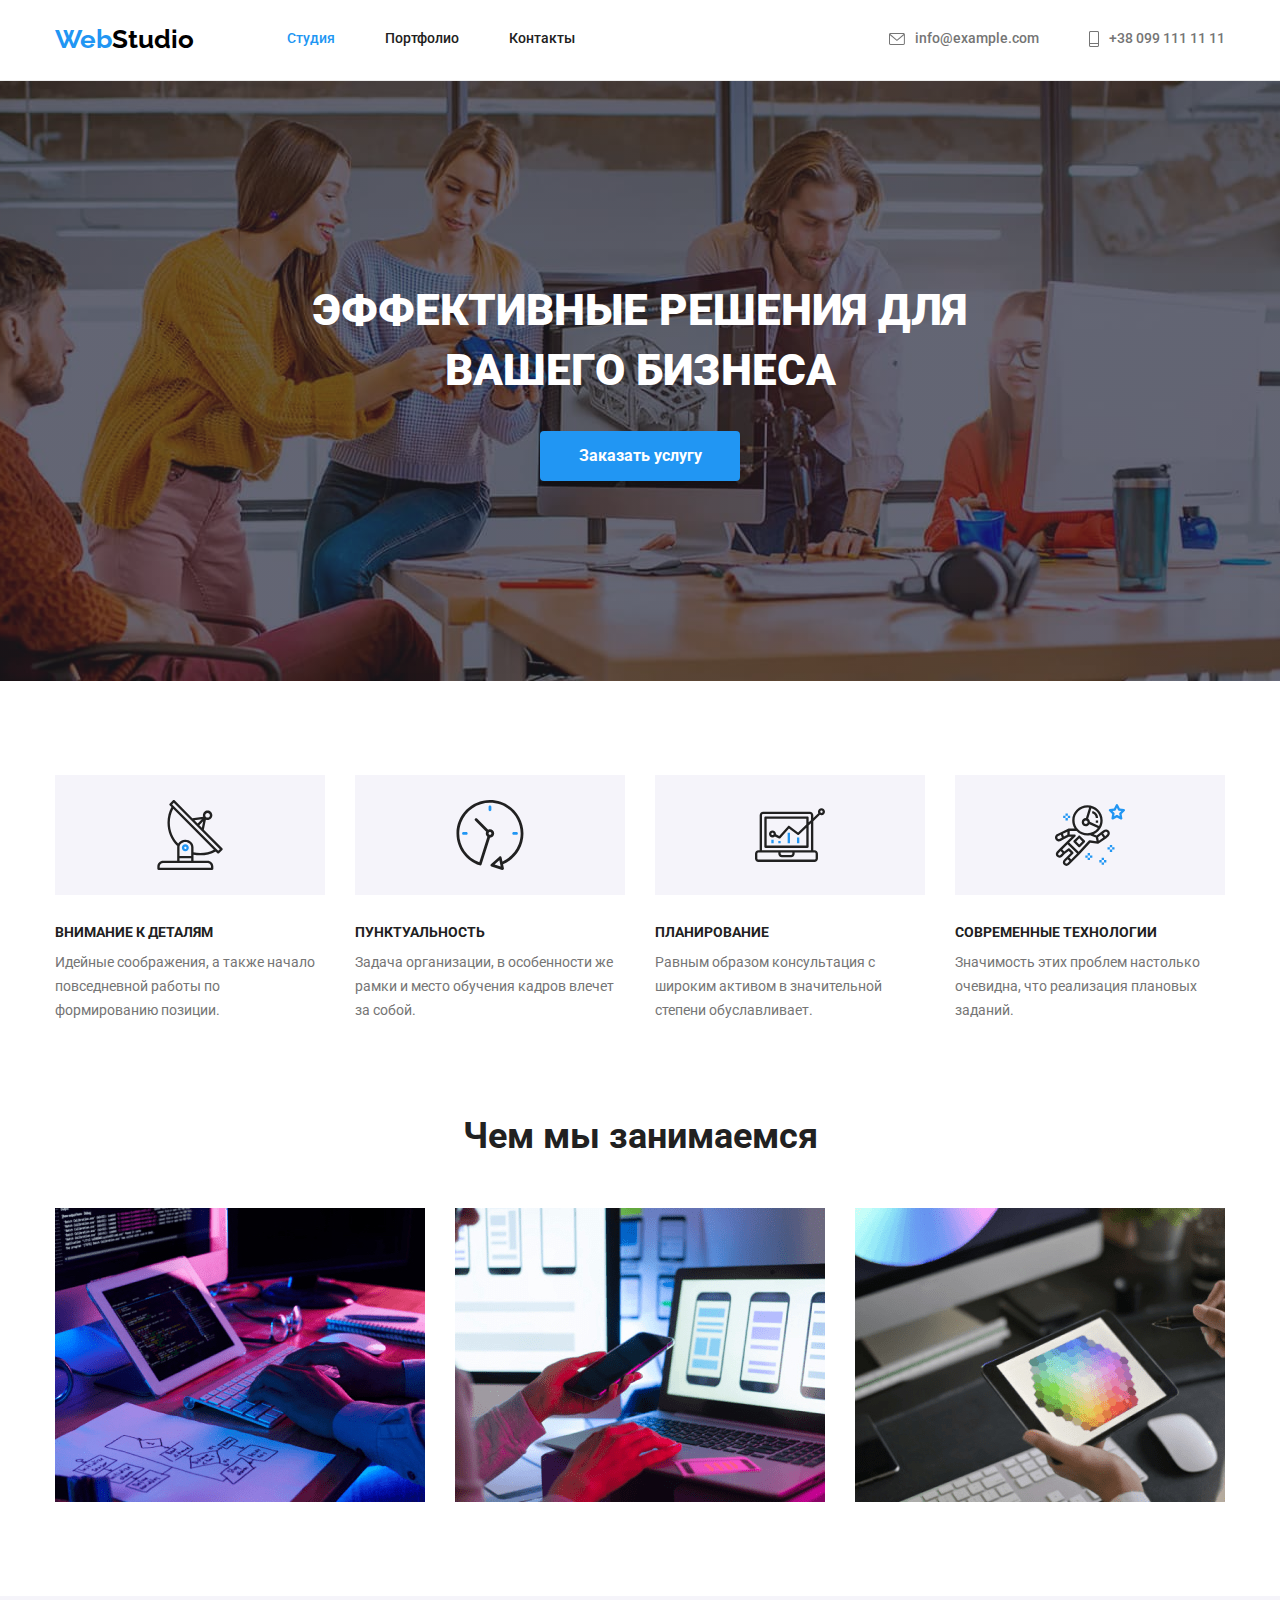
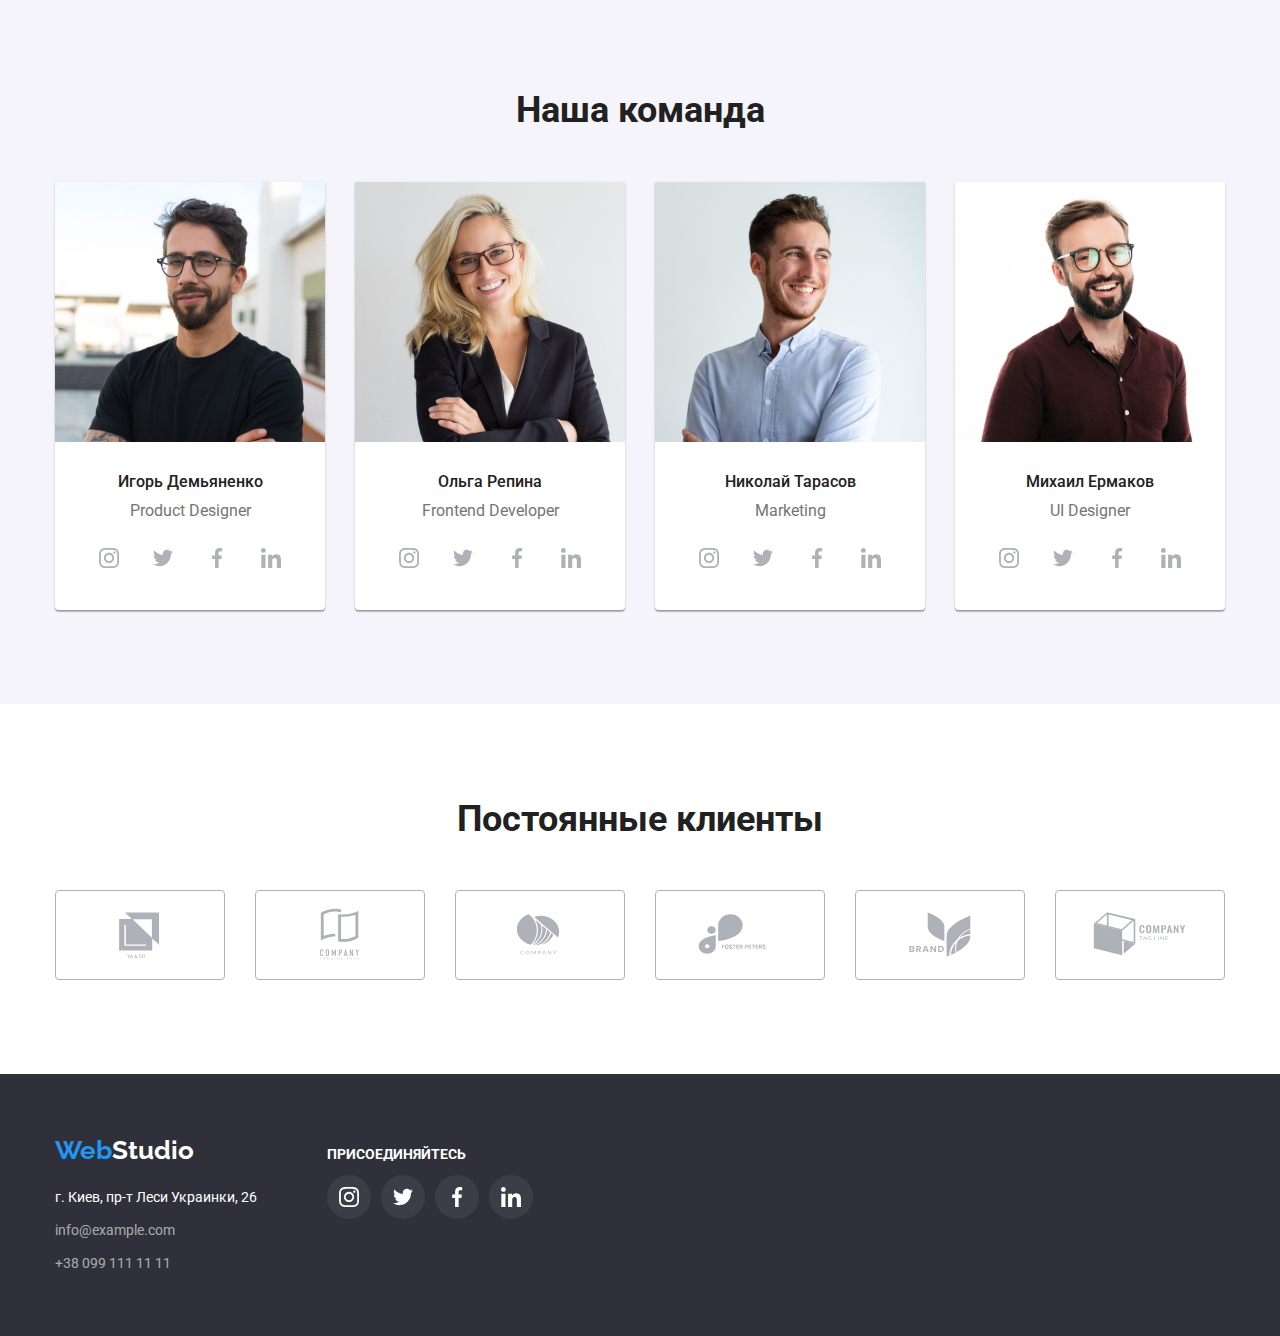
==== index.html @ 21779182 "ver 5.01 створення репозиторію" ====
<!DOCTYPE html>
<html lang="ru">
  <head>
    <meta charset="UTF-8" />
    <meta http-equiv="X-UA-Compatible" content="IE=edge" />
    <meta name="viewport" content="width=device-width, initial-scale=1.0" />
    <link rel="preconnect" href="https://fonts.googleapis.com" />
    <link rel="preconnect" href="https://fonts.gstatic.com" crossorigin />
    <link
      href="https://fonts.googleapis.com/css2?family=Raleway:wght@700&family=Roboto:wght@400;500;700;900&display=swap"
      rel="stylesheet"
    />
    <link
      rel="stylesheet"
      href="https://cdnjs.cloudflare.com/ajax/libs/modern-normalize/1.0.0/modern-normalize.min.css"
    />
    <link rel="stylesheet" href="./ccs/styles.css" />
    <title>Главная</title>
  </head>

  <body>
    <!-----------------------Header------------------------->
    <header class="header section">
      <div class="container header-flex">
        <a class="header-logo link" href="./index.html"
          >Web<span class="header-logo-studio">Studio</span></a
        >
        <!----------------------Навигация--------------------------->
        <nav class="header-nav">
          <ul class="header-list">
            <li class="header-item">
              <a class="header-link current link" href="./index.html">Студия</a>
            </li>
            <li class="header-item">
              <a class="header-link link" href="./portfolio.html">Портфолио</a>
            </li>
            <li class="header-item">
              <a class="header-link link" href="#contact">Контакты</a>
            </li>
          </ul>
        </nav>
        <ul class="header-contact">
          <li class="header-contact-item">
            <a class="header-contact-link link" href="mailto:info@example.com"
              ><svg class="contact-icon" width="16" height="12">
              <use href="./images/icons.svg#icon-envelope"></use>
            </svg>info@example.com</a
            >
          </li>
          <li class="header-contact-item">
            <a class="header-contact-link link" href="tel:+380991111111"
              ><svg class="contact-icon" width="10" height="16">
                <use href="./images/icons.svg#icon-mobile"></use>
              </svg>
              +38 099 111 11 11</a
            >
          </li>
        </ul>
      </div>
    </header>

    <!--------------------------Основной контент--------------------->
    <main>
      <!----------------------Hero--------------------------->
      <section class="hero section">
        <div class="container">
          <h1 class="hero-title">Эффективные решения для вашего бизнеса</h1>
          <button class="hero-btn" type="button">Заказать услугу</button>
        </div>
      </section>

      <!----------------------Особености--------------------------->
      <section class="features-section section">
        <div class="container">
          <ul class="features-list">
            <li class="features-item">
              <div class="features-icon-fons">
                <svg class="features-icon" width="70" height="70">
                  <use href="./images/icons.svg#icon-antenna"></use>
                </svg>
              </div>
              <h3 class="features-title">Внимание к деталям</h3>
              <p class="features-text">
                Идейные соображения, а также начало повседневной работы по
                формированию позиции.
              </p>
            </li>
            <li class="features-item">
              <div class="features-icon-fons">
                <svg class="features-icon" width="70" height="70">
                  <use href="./images/icons.svg#icon-clock"></use>
                </svg>
              </div>
              <h3 class="features-title">Пунктуальность</h3>
              <p class="features-text">
                Задача организации, в особенности же рамки и место обучения
                кадров влечет за собой.
              </p>
            </li>
            <li class="features-item">
              <div class="features-icon-fons">
                <svg class="features-icon" width="70" height="70">
                  <use href="./images/icons.svg#icon-diagram"></use>
                </svg>
              </div>
              <h3 class="features-title">Планирование</h3>
              <p class="features-text">
                Равным образом консультация с широким активом в значительной
                степени обуславливает.
              </p>
            </li>
            <li class="features-item">
              <div class="features-icon-fons">
                <svg class="features-icon" width="70" height="70">
                  <use href="./images/icons.svg#icon-astronaut"></use>
                </svg>
              </div>
              <h3 class="features-title">Современные технологии</h3>
              <p class="features-text">
                Значимость этих проблем настолько очевидна, что реализация
                плановых заданий.
              </p>
            </li>
          </ul>
        </div>
      </section>

      <!----------------------Чем мы занимаемся-------------------->
      <section class="work-section section">
        <div class="container">
          <h2 class="work-title">Чем мы занимаемся</h2>
          <ul class="work-list list">
            <li class="work-item">
              <img
                src="./images/box-1-2.jpg"
                alt="рабочий стол програмиста"
                width="370"
              />
            </li>
            <li class="work-item">
              <img
                src="./images/box-2-2.jpg"
                alt="разработка мобильных приложений"
                width="370"
              />
            </li>
            <li class="work-item">
              <img
                src="./images/box-3-2.jpg"
                alt="разработка дизайн"
                width="370"
              />
            </li>
          </ul>
        </div>
      </section>

      <!----------------------Наша команда-------------------->
      <section class="team-section section">
        <div class="container">
          <h2 class="team-title">Наша команда</h2>
          <ul class="team-list">
            <li class="team-item">
              <img src="./images/img.jpg" alt="Дизайнер продукта" width="270" />
              <div class="team-worker-grup">
                <h3 class="team-worker">Игорь Демьяненко</h3>
                <p class="team-profesion">Product Designer</p>
                <ul class="team-socialnetwork-list">
                  <li class="team-socialnetwork-item">
                    <a href="" class="team-socialnetwork-link">
                      <svg
                        class="team-socialnetwork-icon"
                        width="20"
                        height="20"
                      >
                        <use href="./images/icons.svg#icon-instagram"></use>
                      </svg>
                    </a>
                  </li>
                  <li class="team-socialnetwork-item">
                    <a href="" class="team-socialnetwork-link">
                      <svg
                        class="team-socialnetwork-icon"
                        width="20"
                        height="20"
                      >
                        <use href="./images/icons.svg#icon-twitter"></use>
                      </svg>
                    </a>
                  </li>
                  <li class="team-socialnetwork-item">
                    <a href="" class="team-socialnetwork-link">
                      <svg
                        class="team-socialnetwork-icon"
                        width="20"
                        height="20"
                      >
                        <use href="./images/icons.svg#icon-facebook"></use>
                      </svg>
                    </a>
                  </li>
                  <li class="team-socialnetwork-item">
                    <a href="" class="team-socialnetwork-link">
                      <svg
                        class="team-socialnetwork-icon"
                        width="20"
                        height="20"
                      >
                        <use href="./images/icons.svg#icon-linkedin"></use>
                      </svg>
                    </a>
                  </li>
                </ul>
              </div>
            </li>
            <li class="team-item">
              <img
                src="./images/img-2.jpg"
                alt="Фронтенд-разработчик"
                width="270"
              />
              <div class="team-worker-grup">
                <h3 class="team-worker">Ольга Репина</h3>
                <p class="team-profesion">Frontend Developer</p>
                <ul class="team-socialnetwork-list">
                  <li class="team-socialnetwork-item">
                    <a href="" class="team-socialnetwork-link">
                      <svg
                        class="team-socialnetwork-icon"
                        width="20"
                        height="20"
                      >
                        <use href="./images/icons.svg#icon-instagram"></use>
                      </svg>
                    </a>
                  </li>
                  <li class="team-socialnetwork-item">
                    <a href="" class="team-socialnetwork-link">
                      <svg
                        class="team-socialnetwork-icon"
                        width="20"
                        height="20"
                      >
                        <use href="./images/icons.svg#icon-twitter"></use>
                      </svg>
                    </a>
                  </li>
                  <li class="team-socialnetwork-item">
                    <a href="" class="team-socialnetwork-link">
                      <svg
                        class="team-socialnetwork-icon"
                        width="20"
                        height="20"
                      >
                        <use href="./images/icons.svg#icon-facebook"></use>
                      </svg>
                    </a>
                  </li>
                  <li class="team-socialnetwork-item">
                    <a href="" class="team-socialnetwork-link">
                      <svg
                        class="team-socialnetwork-icon"
                        width="20"
                        height="20"
                      >
                        <use href="./images/icons.svg#icon-linkedin"></use>
                      </svg>
                    </a>
                  </li>
                </ul>
              </div>
            </li>
            <li class="team-item">
              <img src="./images/img-1.jpg" alt="Маркетинг" width="270" />
              <div class="team-worker-grup">
                <h3 class="team-worker">Николай Тарасов</h3>
                <p class="team-profesion">Marketing</p>
                <ul class="team-socialnetwork-list">
                  <li class="team-socialnetwork-item">
                    <a href="" class="team-socialnetwork-link">
                      <svg
                        class="team-socialnetwork-icon"
                        width="20"
                        height="20"
                      >
                        <use href="./images/icons.svg#icon-instagram"></use>
                      </svg>
                    </a>
                  </li>
                  <li class="team-socialnetwork-item">
                    <a href="" class="team-socialnetwork-link">
                      <svg
                        class="team-socialnetwork-icon"
                        width="20"
                        height="20"
                      >
                        <use href="./images/icons.svg#icon-twitter"></use>
                      </svg>
                    </a>
                  </li>
                  <li class="team-socialnetwork-item">
                    <a href="" class="team-socialnetwork-link">
                      <svg
                        class="team-socialnetwork-icon"
                        width="20"
                        height="20"
                      >
                        <use href="./images/icons.svg#icon-facebook"></use>
                      </svg>
                    </a>
                  </li>
                  <li class="team-socialnetwork-item">
                    <a href="" class="team-socialnetwork-link">
                      <svg
                        class="team-socialnetwork-icon"
                        width="20"
                        height="20"
                      >
                        <use href="./images/icons.svg#icon-linkedin"></use>
                      </svg>
                    </a>
                  </li>
                </ul>
              </div>
            </li>
            <li class="team-item">
              <img
                src="./images/img-3.jpg"
                alt="Дизайнер пользовательского интерфейса"
                width="270"
              />
              <div class="team-worker-grup">
                <h3 class="team-worker">Михаил Ермаков</h3>
                <p class="team-profesion">UI Designer</p>
                <ul class="team-socialnetwork-list">
                  <li class="team-socialnetwork-item">
                    <a href="" class="team-socialnetwork-link">
                      <svg
                        class="team-socialnetwork-icon"
                        width="20"
                        height="20"
                      >
                        <use href="./images/icons.svg#icon-instagram"></use>
                      </svg>
                    </a>
                  </li>
                  <li class="team-socialnetwork-item">
                    <a href="" class="team-socialnetwork-link">
                      <svg
                        class="team-socialnetwork-icon"
                        width="20"
                        height="20"
                      >
                        <use href="./images/icons.svg#icon-twitter"></use>
                      </svg>
                    </a>
                  </li>
                  <li class="team-socialnetwork-item">
                    <a href="" class="team-socialnetwork-link">
                      <svg
                        class="team-socialnetwork-icon"
                        width="20"
                        height="20"
                      >
                        <use href="./images/icons.svg#icon-facebook"></use>
                      </svg>
                    </a>
                  </li>
                  <li class="team-socialnetwork-item">
                    <a href="" class="team-socialnetwork-link">
                      <svg
                        class="team-socialnetwork-icon"
                        width="20"
                        height="20"
                      >
                        <use href="./images/icons.svg#icon-linkedin"></use>
                      </svg>
                    </a>
                  </li>
                </ul>
              </div>
            </li>
          </ul>
        </div>
      </section>
      <!----------------------Постоянные клиенты--------------------------->
      <section class="client-section section">
        <div class="container">
          <h2 class="client-title">Постоянные клиенты</h2>
          <ul class="client-list">
            <li class="client-item">
              <a href="" class="client-link link">
                <svg class="client-icon" width="106" height="60">
                  <use href="./images/icons.svg#icon-Logo-1"></use>
                </svg>
              </a>
            </li>
            <li class="client-item">
              <a href="" class="client-link link">
                <svg class="client-icon" width="106" height="60">
                  <use href="./images/icons.svg#icon-Logo-2"></use>
                </svg>
              </a>
            </li>
            <li class="client-item">
              <a href="" class="client-link link">
                <svg class="client-icon" width="106" height="60">
                  <use href="./images/icons.svg#icon-Logo-3"></use>
                </svg>
              </a>
            </li>
            <li class="client-item">
              <a href="" class="client-link link">
                <svg class="client-icon" width="106" height="60">
                  <use href="./images/icons.svg#icon-Logo-4"></use>
                </svg>
              </a>
            </li>
            <li class="client-item">
              <a href="" class="client-link link">
                <svg class="client-icon" width="106" height="60">
                  <use href="./images/icons.svg#icon-Logo-5"></use>
                </svg>
              </a>
            </li>
            <li class="client-item">
              <a href="" class="client-link link">
                <svg class="client-icon" width="106" height="60">
                  <use href="./images/icons.svg#icon-Logo-6"></use>
                </svg>
              </a>
            </li>
          </ul>
        </div>
      </section>
    </main>

    <!----------------------Footer--------------------------->
    <footer class="footer section">
      <div class="container footer-bloks">
          <div class="footer-address">
            <a class="footer-logo link" href="index.html"
              >Web<span class="footer-logo-studio">Studio</span></a
            >
            <address id="contact">
              <ul class="footer-list">
                <li class="footer-item">
                  <a
                    class="footer-contact-aderess link"
                    href="https://goo.gl/maps/8bVCaFrBpP2hShio7"
                    target="_blank"
                    >г. Киев, пр-т Леси Украинки, 26</a
                  >
                </li>
                <li class="footer-item">
                  <a
                    class="footer-contact-mail link"
                    href="mailto:info@example.com"
                    >info@example.com</a
                  >
                </li>
                <li class="footer-item">
                  <a class="footer-contact-tel link" href="tel:+380991111111"
                    >+38 099 111 11 11</a
                  >
                </li>
              </ul>
            </address>
          </div>

          <div class="footer-social">
            <p class="footer-social-text">Присоединяйтесь</p>
            <ul class="footer-social-list">
              <li class="footer-social-item">
                <a class="footer-social-link" href="">
                  <svg class="footer-social-icon" width="20" height="20">
                    <use href="./images/icons.svg#icon-instagram"></use>
                  </svg>
                </a>
              </li>
              <li class="footer-social-item">
                <a class="footer-social-link" href="">
                  <svg class="footer-social-icon" width="20" height="20">
                    <use href="./images/icons.svg#icon-twitter"></use>
                  </svg>
                </a>
              </li>
              <li class="footer-social-item">
                <a class="footer-social-link" href="">
                  <svg class="footer-social-icon" width="20" height="20">
                    <use href="./images/icons.svg#icon-facebook"></use>
                  </svg>
                </a>
              </li>
              <li class="footer-social-item">
                <a class="footer-social-link" href="">
                  <svg class="footer-social-icon" width="20" height="20">
                    <use href="./images/icons.svg#icon-linkedin"></use>
                  </svg>
                </a>
              </li>
            </ul>
          </div>
        </div>
      </div>
    </footer>
  </body>
</html>
---- ccs/styles.css ----
/* кольори */
:root {
  --primary-text-color: #212121;
  --secondary-text-color: #757575;
  --white-text-color: #ffffff;
  --accent-color: #2196f3;


  --white-background-color: #ffffff;
  --cap-background-color: #2f303a;
  --team-background-color: #f5f4fa;
  --accent-background-color: #2196f3;
}

/* база body */
body {
  font-family: "Roboto",
    sans-serif;
  background-color: var(--white-background-color);
  color: var(--primary-text-color);
}

/* сктдання відступів */
h1,
h2,
h3,
h4,
h5,
h6,
p {
  margin: 0;
  padding: 0;
}

/* налаштування кнопки */
button {
  cursor: pointer;
  border: transparent
}

/* налаштування картинок */
img {
  display: block;
}

/* прибираю крапки листів */
ul,
ol {
  list-style: none;
  margin: 0;
  padding: 0;
}

/* прибираю підкреслювання */
.link {
  text-decoration: none;
}

/* налаштування контейнера */
.container {
  width: 1200px;
  padding-left: 15px;
  padding-right: 15px;
  margin-left: auto;
  margin-right: auto;


  /* outline: 2px solid red; */
}

.section {
  margin-left: auto;
  margin-right: auto;
}

/*-------------------Header-----------------*/
.header {
  padding-top: 24px;
  padding-bottom: 25px;
  margin-left: auto;
  margin-right: auto;

  border-bottom: 1px solid #ECECEC;
  background-color: var(--white-background-color);
}

.header-flex {
  display: flex;
  align-items: center;
}

.header-logo {
  font-family: 'Raleway', sans-serif;
  font-weight: 700;
  font-size: 26px;
  line-height: 1.19;
  color: var(--accent-color);

  align-items: center;
  text-align: center;

  margin-right: 93px;

  /* outline: 2px solid red; */
}

.header-logo-studio {
  color: #000000;
}

/* -------------------Навигация--------------------- */

.header-nav {
  display: flex;
  align-items: center;
}

.header-list {
  font-weight: 500;
  font-size: 14px;
  line-height: 1.14;

  display: flex;
  align-items: center;


  /* outline: 2px solid red; */
}

.header-item:not(:last-child) {
  margin-right: 50px;
}

.header-link,
.header-link:hover,
.header-link:focus {
  color: var(--primary-text-color);

  padding-top: 32px;
  padding-bottom: 32px;
}

.header-link.current {
  color: var(--accent-color);
}

.header-contact {
  font-weight: 500;
  font-size: 14px;
  line-height: 1.14;

  display: flex;
  margin-left: auto;
  align-items: center;

  /* outline: 2px solid red; */
}

.header-contact-item:not(:first-child) {
  margin-left: 50px;
}

.header-contact-link {
  color: var(--secondary-text-color);
  display: flex;
  align-items: center;
  justify-items: center;
}

.header-contact-link:hover,
.header-contact-link:focus {
  color: var(--accent-color);
}

.contact-icon {
  margin-right: 10px;
  fill: currentColor;
}




/* -----------------------Основной контент------------------ */

/* ----------------------Hero--------------------------- */

.hero {
  max-width: 1600px;
  padding-top: 200px;
  padding-bottom: 200px;
  text-align: center;

  background-image: linear-gradient(to right,
      rgba(47, 48, 58, 0.4),
      rgba(47, 48, 58, 0.4)),
    url(../images/Img-hero.jpg);
  background-color: var(--cap-background-color);
  background-repeat: no-repeat;
  background-position: center;
  background-size: cover;
}

.hero-title {
  font-weight: 900;
  font-size: 44px;
  line-height: 1.36;
  text-align: center;
  text-transform: uppercase;
  color: var(--white-text-color);

  margin-bottom: 30px;
  margin-right: auto;
  margin-left: auto;
  max-width: 696px;
}

.hero-btn {
  font-family: inherit;
  font-weight: 700;
  font-size: 16px;
  line-height: 1.88;
  cursor: pointer;
  color: var(--white-text-color);
  background: #2196F3;
  box-shadow: 0px 4px 4px rgba(0, 0, 0, 0.15);
  border-radius: 4px;

  display: inline-block;
  min-width: 200px;
  padding: 10px 32px;

}

.hero-btn:hover,
.hero-btn:focus {
  color: var(--white-text-color);
  background: #188CE8;
  box-shadow: 0px 4px 4px rgba(0, 0, 0, 0.15);
  border-radius: 4px;
}

/* ----------------------Особености--------------------------- */

.features-section {
  padding-top: 94px;
}

.features-list {
  display: flex;
}

.features-item {
  max-width: 270px;
}

.features-item:not(:last-child) {
  margin-right: 30px;
}

.features-icon-fons {
  display: flex;
  width: 270px;
  height: 120px;
  align-items: center;
  justify-content: center;
  flex-direction: column;
  margin-bottom: 30px;

  background-color: var(--team-background-color);
}

.features-icon {
  align-items: center;
}

.features-title {
  font-weight: 700;
  font-size: 14px;
  line-height: 1.14;
  text-transform: uppercase;
  color: var(--primary-text-color);

  margin-bottom: 10px;
}

.features-text {
  font-size: 14px;
  line-height: 1.71;
  color: var(--secondary-text-color);
}

/* ----------------------Чем мы занимаемся--------------------------- */

.work-section {
  padding-top: 94px;
  padding-bottom: 94px;
}

.work-title {
  font-weight: 700;
  font-size: 36px;
  line-height: 1.16;
  text-align: center;
  color: var(--primary-text-color);
}

.work-list {
  display: flex;
}

.work-item:not(:last-child) {
  margin-right: 30px;
}

.work-title {
  margin-bottom: 50px;
}


/* ----------------------Наша команда--------------------------- */
.team-section {
  background: var(--team-background-color);

  padding-top: 94px;
  padding-bottom: 94px;
}


.team-list {
  display: flex;

}

.team-item {
  box-shadow: 0px 1px 3px rgba(0, 0, 0, 0.12), 0px 1px 1px rgba(0, 0, 0, 0.14),
    0px 2px 1px rgba(0, 0, 0, 0.2);
  background-color: var(--white-background-color);
  border-radius: 0px 0px 4px 4px;
}

.team-item:not(:last-child) {
  margin-right: 30px;
}

.team-title {
  font-weight: 700;
  font-size: 36px;
  line-height: 1.16;
  text-align: center;
  color: var(--primary-text-color);
  margin-bottom: 50px;
}

.team-worker {
  font-weight: 500;
  font-size: 16px;
  line-height: 1.19;
  text-align: center;
  color: var(--primary-text-color);
}

.team-profesion {
  line-height: 1.19;
  text-align: center;
  color: var(--secondary-text-color);

  margin-top: 10px;
}

.team-worker-grup {
  padding: 30px 0px;
}

.team-socialnetwork-list {
  display: flex;
  margin-top: 16px;
  justify-content: center;
  align-items: center;
}

.team-socialnetwork-item {
  width: 44px;
  height: 44px;
}

.team-socialnetwork-item:not(:last-child) {
  margin-right: 10px;
}

.team-socialnetwork-link {
  width: 44px;
  height: 44px;
  display: block;
  border-radius: 50%;
  color: #afb1b8;
  
}

.team-socialnetwork-link:hover,
.team-socialnetwork-link:focus {
  color: var(--white-text-color);
  background-color: #2196f3;
}

.team-socialnetwork-icon {
  margin-top: 12px;
  margin-left: 12px;
  fill: currentColor;
}

/* ----------------------Постоянные клиенты--------------------------- */

.client-section {
  padding-top: 94px;
  padding-bottom: 94px;
}

.client-title {
  font-weight: 700;
  font-size: 36px;
  line-height: 1.17;
  text-align: center;

  margin-bottom: 50px;
}

.client-list {
  display: flex;
  padding: 0;
  margin: 0;
  justify-content: center;
  align-items: center;
}

.client-item {
  width: 170px;
  height: 90px
}

.client-item:not(:last-child) {
  margin-right: 30px;
}

.client-link {
  width: 170px;
  height: 90px;

  display: block;
  border: 1px solid #afb1b8;
  border-radius: 4px;
  
  color: #afb1b8;
  background-color: #ffffff;
  padding: 16px 32px;
  fill: currentColor;
  display: flex;
  justify-content: center;
  align-items: center;
}

.client-link:focus,
.client-link:hover {
  color: var(--accent-color);
  border-color: var(--accent-color);
}

/* .client-icon {
  fill: currentColor;
} */

/* ----------------------Footer--------------------------- */

.footer {
  background-color: var(--cap-background-color);

  padding-top: 60px;
  padding-bottom: 60px;
}

.footer-bloks {
  display:flex;
  align-items: baseline
}

.footer-logo {
  font-family: 'Raleway';
  font-weight: 700;
  font-size: 26px;
  line-height: 1.19;
  color: var(--accent-color);
  display: block;
  margin-bottom: 20px;
}

.footer-logo-studio {
  color: var(--white-text-color);
}

.footer-list {
  font-size: 14px;
  line-height: 1.71;
  font-style: normal;
  /* margin-top: 20px; */
}

.footer-item:nth-child(n + 2) {
  margin-top: 9px;
}

.footer-contact-aderess {
  color: var(--white-text-color);
}

.footer-contact-mail {
  color: rgba(255, 255, 255, 0.6);
}

.footer-contact-tel {
  color: rgba(255, 255, 255, 0.6);
}

.footer-social {
  margin-left: 70px;
  width: 205px;
}

.footer-social-text {
  font-weight: 700;
  font-size: 14px;
  line-height: 1.14px;
  text-transform: uppercase;
  color: var(--white-text-color);
  padding-top: 20px;
  padding-right: 20px;
  margin-bottom: 20px;
}

.footer-social-list {
  display: flex;
  padding: 0;
  margin-top: 0;
  justify-content: space-between;
  align-items: center;
}

.footer-social-item {
  width: 44px;
  height: 44px;
  margin-right:10px;
}

.footer-social-item:last-child {
  margin-right: 0;
}

.footer-social-link {
  width: 44px;
  height: 44px;
  display: block;
  border-radius: 50%;
  color: #ffffff;
  background-color: #ffffff10;
  fill: currentColor;
}

.footer-social-link:hover,
.footer-social-link:focus {
  color: #ffffff;
  background-color: #2196f3;
}

.footer-social-icon {
  margin-top: 12px;
  margin-left: 12px;
  fill: currentColor;
}


/* ----------------------portfolio--------------------------- */

/* -----------------------Header------------------------- */

/* -----------------------Filtr------------------------- */

.projects {
  padding-top: 94px;
  padding-bottom: 94px;
}

.filters-list {
  display: flex;
  justify-content: center;
  margin-bottom: 50px;
}

.filters-btn {
  font-family: inherit;
  font-weight: 500;
  font-size: 16px;
  line-height: 1.62;
  text-align: center;
  cursor: pointer;

  background: var(--team-background-color);
  border-radius: 4px;
  color: var(--primary-text-color);
  border-color: transparent;

  padding: 6px 22px;
}

.filters-btn:hover,
.filters-btn:focus {
  color: var(--white-text-color) ;
  background-color:var(--accent-color) ;
  border-color:var(--accent-background-color) ;
  box-shadow: 0px 3px 1px rgba(0, 0, 0, 0.1),
    0px 1px 2px rgba(0, 0, 0, 0.08),
    0px 2px 2px rgba(0, 0, 0, 0.12); ;

}

.filters-item:nth-child(-n+4) {
  margin-right: 8px;
}

.filters-btn-all {
  color: var(--white-text-color);
  background: var(--accent-color);
  box-shadow: 0px 3px 1px rgba(0, 0, 0, 0.1), 0px 1px 2px rgba(0, 0, 0, 0.08), 0px 2px 2px rgba(0, 0, 0, 0.12);
  border-radius: 4px;
}

/* -----------------------Projects------------------------- */

.projects-list {
  display: flex;
  flex-wrap: wrap;
  margin-left: -30px;
  margin-top: -30px;
}

.projects-item {
  margin-top: 30px;
  margin-left: 30px;
}

.projects-border {
  border: 1px solid #EEEEEE;
  border-top: transparent;
  padding: 20px 24px;
}

.projects-link {
  display: block;
}

.projects-link:hover,
.projects-link:focus {
  box-shadow: 0px 1px 1px rgba(0, 0, 0, 0.12),
    0px 4px 4px rgba(0, 0, 0, 0.06),
    1px 4px 6px rgba(0, 0, 0, 0.16);;
}

.projects-title {
  font-weight: 700;
  font-size: 18px;
  line-height: 2;
  letter-spacing: 0.06em;
  color: var(--primary-text-color);
}

.projects-text {
  line-height: 1.88;
  letter-spacing: 0.03em;
  color: var(--secondary-text-color);

  margin-top: 4px;
}
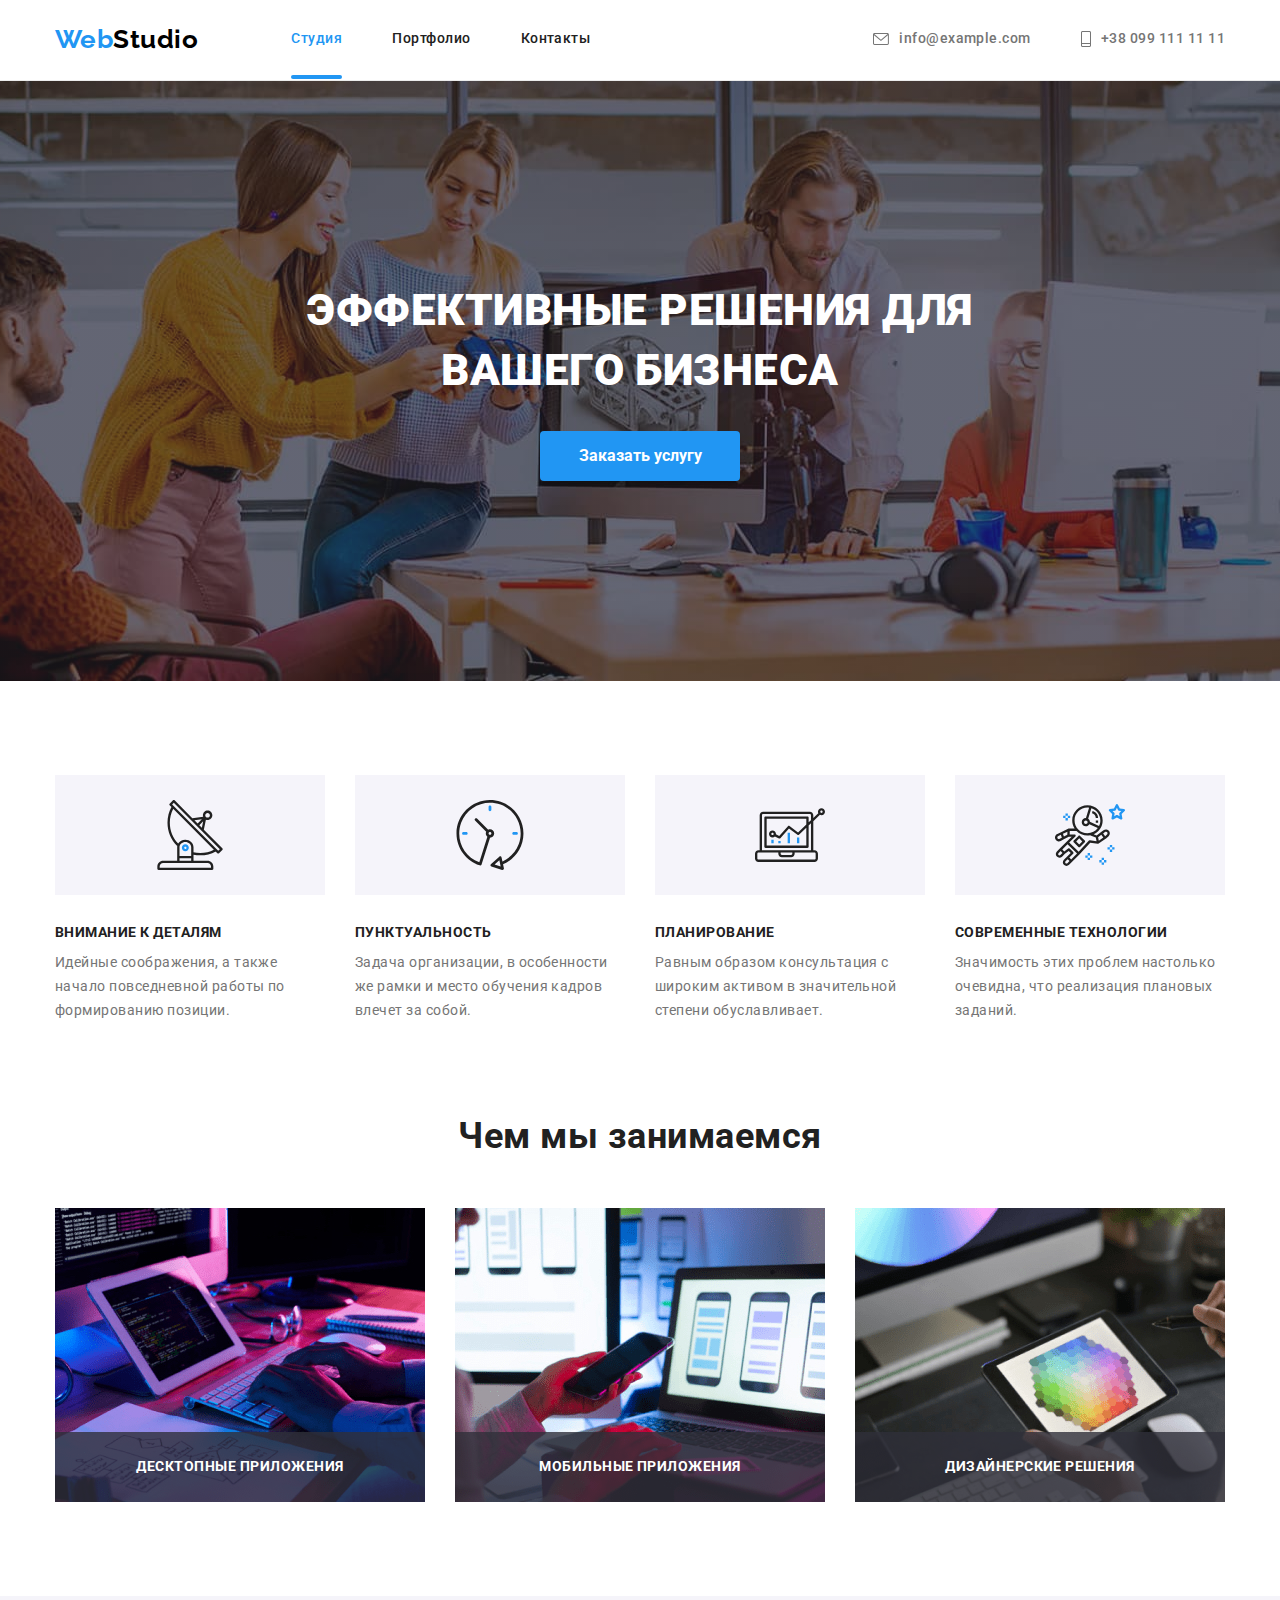
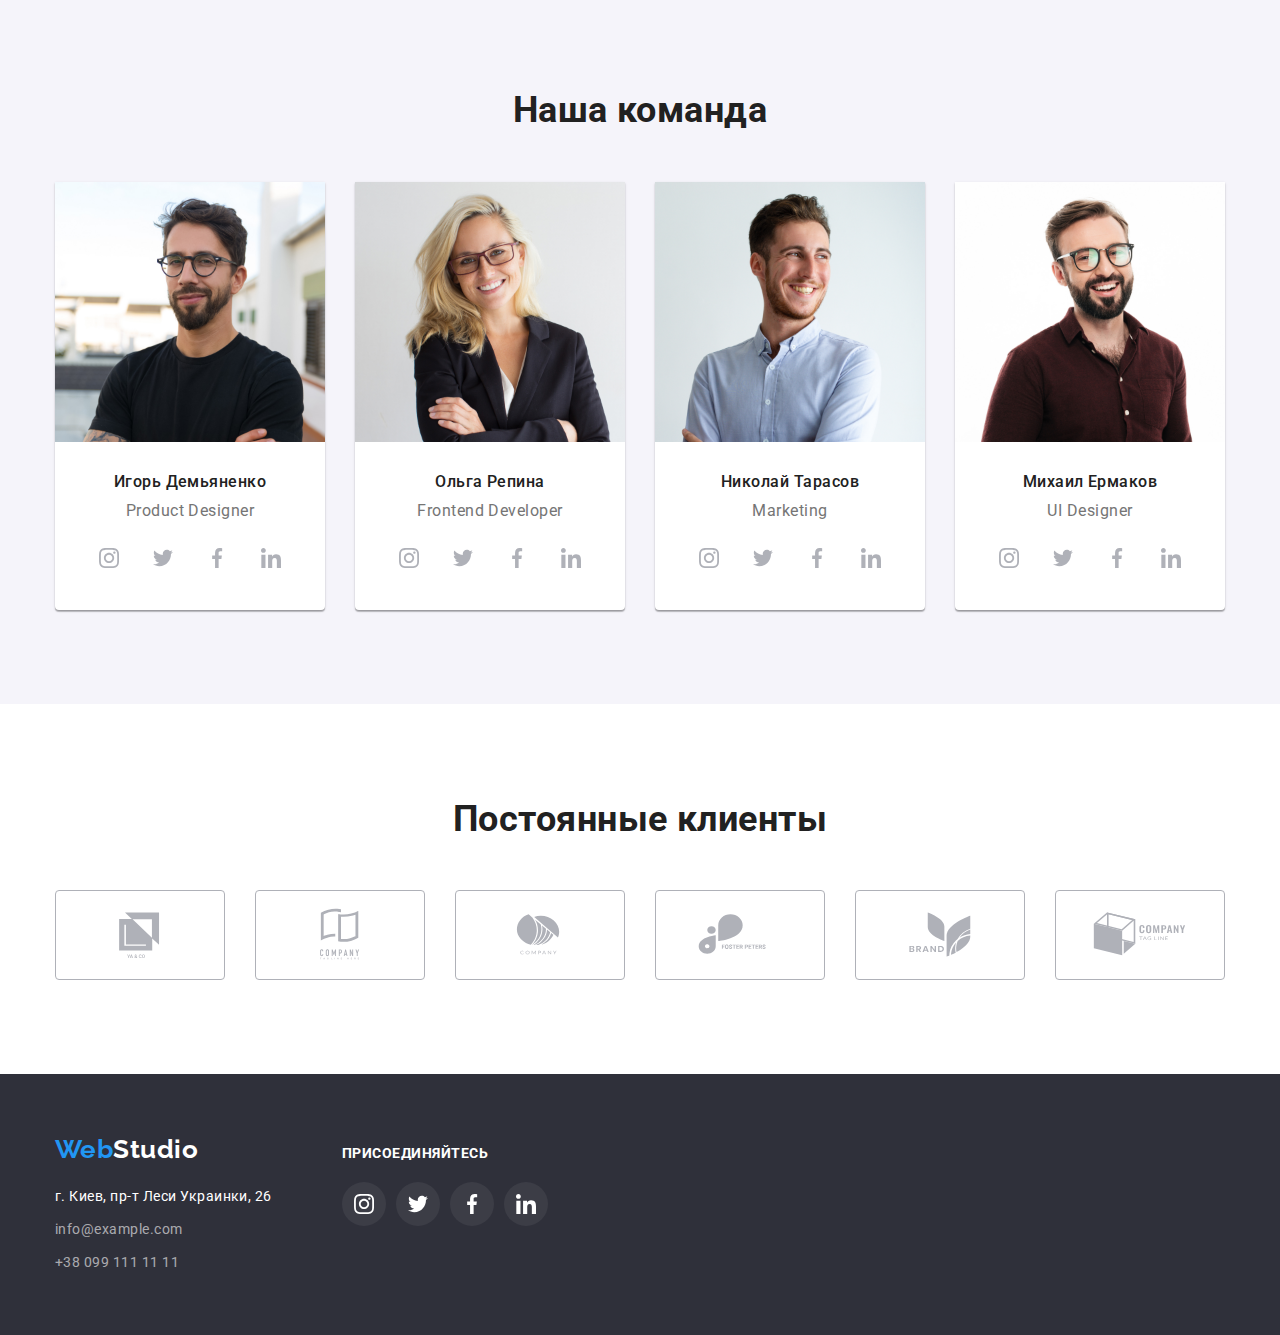
==== commit ddd7271f: "ver. 5.1" ====
--- a/index.html
+++ b/index.html
@@ -29,7 +29,7 @@
         <nav class="header-nav">
           <ul class="header-list">
             <li class="header-item">
-              <a class="header-link current link" href="./index.html">Студия</a>
+              <a class="header-link link current" href="./index.html">Студия</a>
             </li>
             <li class="header-item">
               <a class="header-link link" href="./portfolio.html">Портфолио</a>
@@ -65,7 +65,7 @@
       <section class="hero section">
         <div class="container">
           <h1 class="hero-title">Эффективные решения для вашего бизнеса</h1>
-          <button class="hero-btn" type="button">Заказать услугу</button>
+          <button data-modal-open class="hero-btn" type="button">Заказать услугу</button>
         </div>
       </section>
 
@@ -136,6 +136,7 @@
                 alt="рабочий стол програмиста"
                 width="370"
               />
+              <p class="work-text">Десктопные приложения</p>
             </li>
             <li class="work-item">
               <img
@@ -143,6 +144,7 @@
                 alt="разработка мобильных приложений"
                 width="370"
               />
+              <p class="work-text">Мобильные приложения</p>
             </li>
             <li class="work-item">
               <img
@@ -150,6 +152,7 @@
                 alt="разработка дизайн"
                 width="370"
               />
+              <p class="work-text">Дизайнерские решения</p>
             </li>
           </ul>
         </div>
@@ -504,5 +507,16 @@
         </div>
       </div>
     </footer>
+    <div class="backdrop is-hidden" data-modal>
+      <div class="modal">
+        <button  data-modal-close type="button" class="modal-close">
+          <svg width="11" height="11">
+              <use href="./images/icons.svg#icon-close" />
+          </svg>
+        </button>
+      </div>
+    </div>
+    
+    <script src="./js/modal.js"></script>
   </body>
 </html>
--- a/ccs/styles.css
+++ b/ccs/styles.css
@@ -16,6 +16,7 @@
 body {
   font-family: "Roboto",
     sans-serif;
+  letter-spacing: 0.03em;
   background-color: var(--white-background-color);
   color: var(--primary-text-color);
 }
@@ -87,6 +88,7 @@
 .header-flex {
   display: flex;
   align-items: center;
+  justify-content: space-between;
 }
 
 .header-logo {
@@ -138,6 +140,9 @@
 
   padding-top: 32px;
   padding-bottom: 32px;
+
+  position: relative;
+  transition: color 250ms cubic-bezier(0.4, 0, 0.2, 1);
 }
 
 .header-link.current {
@@ -165,11 +170,26 @@
   display: flex;
   align-items: center;
   justify-items: center;
+
+  transition: color 250ms cubic-bezier(0.4, 0, 0.2, 1);
 }
 
 .header-contact-link:hover,
 .header-contact-link:focus {
   color: var(--accent-color);
+}
+
+.header-link.link.current::after {
+  position: absolute;
+
+  display: block;
+  content: '';
+  width: 100%;
+  height: 4px;
+  border-radius: 2px;
+  bottom: -1px;
+
+  background-color: var(--accent-background-color);
 }
 
 .contact-icon {
@@ -229,6 +249,8 @@
   min-width: 200px;
   padding: 10px 32px;
 
+  transition: background-color 250ms cubic-bezier(0.4, 0, 0.2, 1),
+    color 250ms cubic-bezier(0.4, 0, 0.2, 1);
 }
 
 .hero-btn:hover,
@@ -238,6 +260,8 @@
   box-shadow: 0px 4px 4px rgba(0, 0, 0, 0.15);
   border-radius: 4px;
 }
+
+.modal-close {}
 
 /* ----------------------Особености--------------------------- */
 
@@ -308,12 +332,37 @@
   display: flex;
 }
 
+.work-item {
+  position: relative;
+}
+
 .work-item:not(:last-child) {
   margin-right: 30px;
 }
 
 .work-title {
   margin-bottom: 50px;
+}
+
+.work-text {
+  width: 100%;
+  position: absolute;
+  bottom: 0;
+  left: 0;
+
+  /* justify-content:; */
+  padding-top: 27px;
+  padding-bottom: 27px;
+
+  font-weight: bold;
+  font-size: 14px;
+  line-height: 1.14;
+  text-align: center;
+  text-transform: uppercase;
+
+  color: var(--white-text-color);
+  background-color: rgba(47, 48, 58, 0.8);
+  ;
 }
 
 
@@ -388,18 +437,24 @@
 }
 
 .team-socialnetwork-link {
+display: block;
+
   width: 44px;
   height: 44px;
   display: block;
   border-radius: 50%;
+
   color: #afb1b8;
   
+  transition: background-color 250ms cubic-bezier(0.4, 0, 0.2, 1),
+    color 250ms cubic-bezier(0.4, 0, 0.2, 1);
 }
 
 .team-socialnetwork-link:hover,
 .team-socialnetwork-link:focus {
   color: var(--white-text-color);
   background-color: #2196f3;
+  
 }
 
 .team-socialnetwork-icon {
@@ -430,6 +485,9 @@
   margin: 0;
   justify-content: center;
   align-items: center;
+
+  /* transition: border-color 250ms cubic-bezier(0.4, 0, 0.2, 1),
+    color 250ms cubic-bezier(0.4, 0, 0.2, 1); */
 }
 
 .client-item {
@@ -456,6 +514,10 @@
   display: flex;
   justify-content: center;
   align-items: center;
+
+  /* Розібратися чому сповільнюється рамка, а не значок */
+  transition: border-color 250ms cubic-bezier(0.4, 0, 0.2, 1),
+    color 250ms cubic-bezier(0.4, 0, 0.2, 1);
 }
 
 .client-link:focus,
@@ -527,11 +589,9 @@
 .footer-social-text {
   font-weight: 700;
   font-size: 14px;
-  line-height: 1.14px;
+  line-height: 1.14;
   text-transform: uppercase;
   color: var(--white-text-color);
-  padding-top: 20px;
-  padding-right: 20px;
   margin-bottom: 20px;
 }
 
@@ -554,13 +614,18 @@
 }
 
 .footer-social-link {
+  display: block;
+
   width: 44px;
   height: 44px;
-  display: block;
+
   border-radius: 50%;
   color: #ffffff;
   background-color: #ffffff10;
   fill: currentColor;
+
+transition: background-color 250ms cubic-bezier(0.4, 0, 0.2, 1),
+  color 250ms cubic-bezier(0.4, 0, 0.2, 1);
 }
 
 .footer-social-link:hover,
@@ -624,12 +689,12 @@
   margin-right: 8px;
 }
 
-.filters-btn-all {
+/* .filters-btn-all {
   color: var(--white-text-color);
   background: var(--accent-color);
   box-shadow: 0px 3px 1px rgba(0, 0, 0, 0.1), 0px 1px 2px rgba(0, 0, 0, 0.08), 0px 2px 2px rgba(0, 0, 0, 0.12);
   border-radius: 4px;
-}
+} */
 
 /* -----------------------Projects------------------------- */
 
@@ -643,6 +708,44 @@
 .projects-item {
   margin-top: 30px;
   margin-left: 30px;
+}
+
+.projects-item:hover .projects-thumb-open {
+  transform: translateY(0);
+}
+
+.projects-thumb {
+  position: relative;
+  overflow: hidden;
+}
+
+.projects-thumb-open {
+  position: absolute;
+
+  display: inline-block;
+  content: '';
+  width: 100%;
+  height: 100%;
+  top: 0;
+  left: 0;
+
+  background-color: rgba(33, 150, 243, 0.9);
+
+  transform: translateY(100%);
+  transition: transform 250ms cubic-bezier(0.4, 0, 0.2, 1);
+}
+
+.projects-thumb-text {
+  position: absolute;
+  top: 0;
+  left: 0;
+  
+  padding: 63px 24px;
+  
+  font-size: 18px;
+  line-height: 1.56;
+  
+  color: var(--white-text-color);
 }
 
 .projects-border {
@@ -653,6 +756,8 @@
 
 .projects-link {
   display: block;
+  transition: background-color 250ms cubic-bezier(0.4, 0, 0.2, 1),
+    color 250ms cubic-bezier(0.4, 0, 0.2, 1),
 }
 
 .projects-link:hover,
@@ -676,4 +781,63 @@
   color: var(--secondary-text-color);
 
   margin-top: 4px;
+}
+
+/* ----------------MODAL--------------------- */
+
+.backdrop {
+  position: fixed;
+
+  display: flex;
+  align-items: center;
+  justify-content: center;
+  top: 0;
+  left: 0;
+
+  width: 100%;
+  height: 100%;
+
+  background-color: rgba(0, 0, 0, 0.2);
+  ;
+
+  transition: opacity 250ms cubic-bezier(0.4, 0, 0.2, 1), visibility 250ms cubic-bezier(0.4, 0, 0.2, 1);
+}
+
+.backdrop.is-hidden {
+  opacity: 0;
+  visibility: hidden;
+  pointer-events: none;
+}
+
+.backdrop.is-hidden .modal {
+  opacity: 0;
+  transform: scale(2);
+}
+
+.modal {
+  width: 528px;
+  min-height: 580px;
+  background-color: #ffffff;
+
+  position: relative;
+  transform: scale(1);
+  transition: transform 250ms cubic-bezier(0.4, 0, 0.2, 1);
+}
+
+.modal-close {
+  position: absolute;
+
+  display: flex;
+  align-items: center;
+  justify-content: center;
+
+  right: 8px;
+  top: 8px;
+
+  width: 30px;
+  height: 30px;
+
+  background-color: transparent;
+  border-radius: 50%;
+  border: 1px solid rgba(0, 0, 0, 0.1);
 }